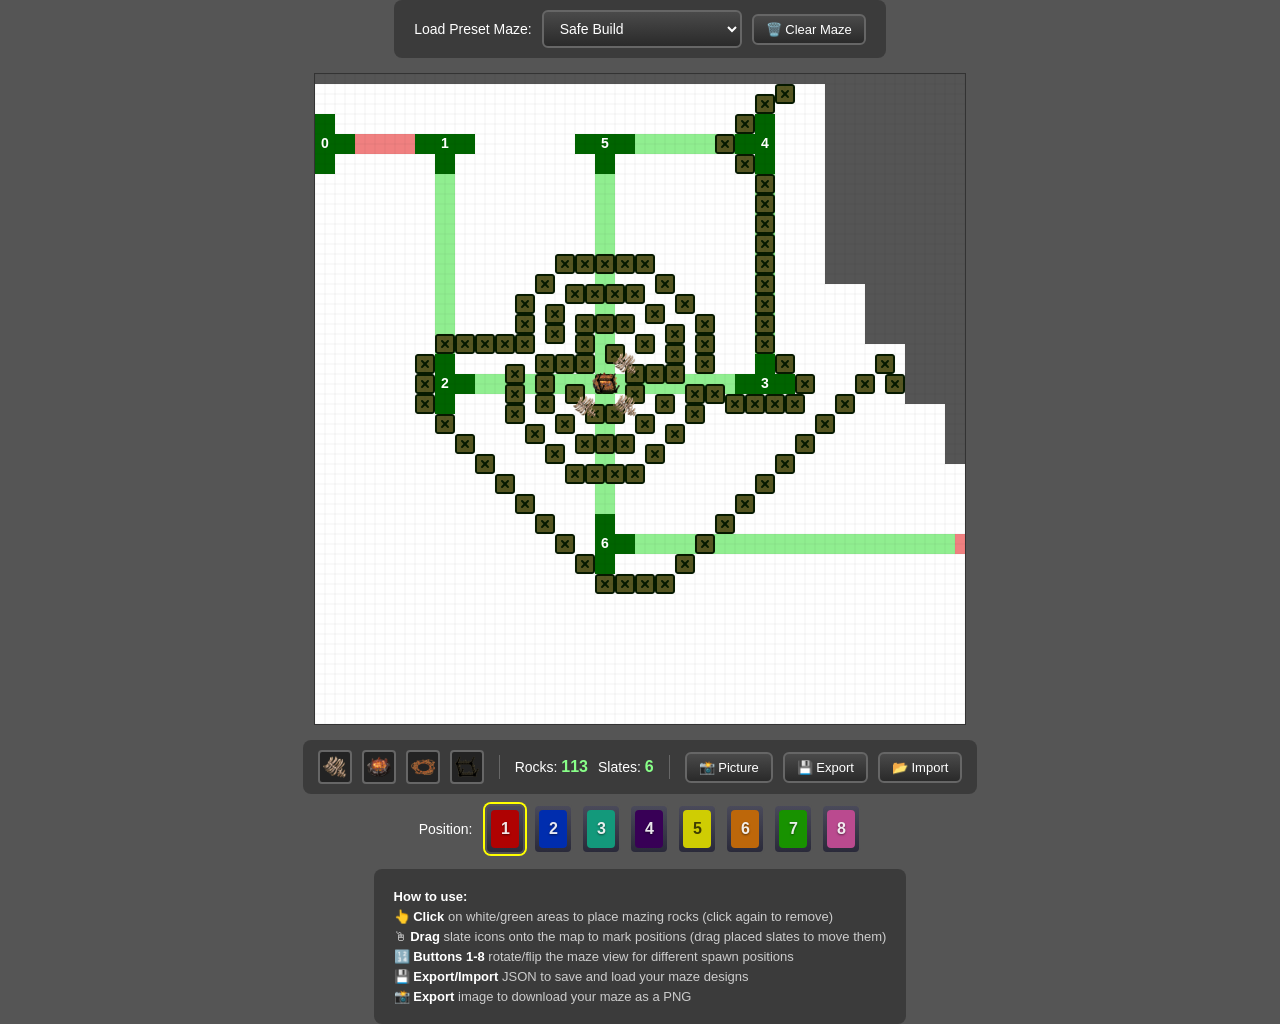
==== builder/index.html @ ad0cefe7 "Added Colors to Position, added fast map by Xistn." ====
<!DOCTYPE html>
<html lang="en">
<head>
    <meta charset="UTF-8">
    <title>Gem TD Map</title>
    <style>
        body {
            background: #555;
            display: flex;
            flex-direction: column;
            justify-content: center;
            align-items: center;
            min-height: 100vh;
            margin: 0;
            font-family: Arial, sans-serif;
        }
        canvas { border: 1px solid #333; }
        .buttons {
            display: flex;
            align-items: center;
            gap: 8px;
            margin-top: 10px;
        }
        .position-label {
            color: #fff;
            font-size: 14px;
            margin-right: 5px;
        }
        .btn {
            width: 40px;
            height: 50px;
            background: linear-gradient(180deg, #4a4a5a 0%, #2a2a3a 100%);
            border: 2px solid #555;
            border-radius: 6px;
            padding: 4px;
            cursor: pointer;
        }
        .btn-inner {
            width: 100%;
            height: 100%;
            border-radius: 4px;
            display: flex;
            align-items: center;
            justify-content: center;
            font-weight: bold;
            font-size: 16px;
            color: rgba(255,255,255,0.9);
            text-shadow: 0 1px 2px rgba(0,0,0,0.5);
        }
        .btn[data-btn="1"] .btn-inner { background: #AF0202; }
        .btn[data-btn="2"] .btn-inner { background: #002DAE; }
        .btn[data-btn="3"] .btn-inner { background: #13997B; }
        .btn[data-btn="4"] .btn-inner { background: #380056; }
        .btn[data-btn="5"] .btn-inner { background: #CFCD03; color: rgba(0,0,0,0.7); text-shadow: none; }
        .btn[data-btn="6"] .btn-inner { background: #BD670A; }
        .btn[data-btn="7"] .btn-inner { background: #189200; }
        .btn[data-btn="8"] .btn-inner { background: #BA4A8F; }
        .btn:hover {
            border-color: #888;
        }
        .btn.active {
            box-shadow: 0 0 0 2px #ffff00;
        }
        .info-bar {
            display: flex;
            align-items: center;
            gap: 10px;
            margin-top: 15px;
            padding: 10px 15px;
            background: rgba(0,0,0,0.3);
            border-radius: 8px;
        }
        .rock-count {
            color: #fff;
            font-size: 14px;
        }
        .rock-count strong {
            color: #8f8;
            font-size: 16px;
        }
        .action-btn {
            padding: 6px 12px;
            background: linear-gradient(180deg, #4a4a4a 0%, #2a2a2a 100%);
            border: 2px solid #666;
            border-radius: 6px;
            color: #fff;
            font-size: 13px;
            cursor: pointer;
            transition: all 0.2s ease;
        }
        .action-btn:hover {
            background: linear-gradient(180deg, #5a5a5a 0%, #3a3a3a 100%);
            border-color: #888;
        }
        .preset-bar {
            display: flex;
            align-items: center;
            gap: 10px;
            margin-bottom: 15px;
            padding: 10px 20px;
            background: rgba(0,0,0,0.3);
            border-radius: 8px;
        }
        .preset-bar label {
            color: #fff;
            font-size: 14px;
        }
        .preset-bar select {
            padding: 8px 12px;
            font-size: 14px;
            border-radius: 6px;
            border: 2px solid #666;
            background: linear-gradient(180deg, #4a4a4a 0%, #2a2a2a 100%);
            color: #fff;
            cursor: pointer;
            min-width: 200px;
        }
        .preset-bar select:hover {
            border-color: #888;
        }
        .preset-bar select option {
            background: #2a2a2a;
            color: #fff;
        }
        .main-container {
            display: flex;
            align-items: center;
            gap: 10px;
        }
        .slate-box {
            width: 30px;
            height: 30px;
            background: rgba(0,0,0,0.4);
            border: 2px solid #666;
            border-radius: 4px;
            display: flex;
            align-items: center;
            justify-content: center;
            cursor: grab;
        }
        .slate-box:hover {
            border-color: #8f8;
        }
        .slate-box img {
            width: 24px;
            height: 24px;
            pointer-events: none;
        }
        .slate-box:active {
            cursor: grabbing;
        }
        .divider {
            width: 1px;
            height: 24px;
            background: #666;
            margin: 0 5px;
        }
        .instructions {
            margin-top: 15px;
            padding: 15px 20px;
            background: rgba(0,0,0,0.3);
            border-radius: 8px;
            max-width: 650px;
            text-align: left;
        }
        .instructions p {
            color: #ccc;
            font-size: 13px;
            margin: 5px 0;
        }
        .instructions strong {
            color: #fff;
        }
    </style>
</head>
<body>
    <div class="preset-bar">
        <label for="presetSelect">Load Preset Maze:</label>
        <select id="presetSelect">
            <option value="">-- Select a maze --</option>
            <option value="/json/gemtd.top-safe-build.json" selected>Safe Build</option>
            <option value="/json/gemtd.top-xistn.json">Fast by Xistn</option>
            <option value="/json/gemtd.top-fast-and-risky.json">Fast and Risky</option>
            <option value="/json/gemtd.top-clear.json">None (Clear Maze)</option>
        </select>
        <button class="action-btn" id="clearMaze">🗑️ Clear Maze</button>
    </div>
    <div class="main-container">
        <canvas id="map" width="650" height="650"></canvas>
    </div>
    <div class="info-bar">
        <div class="slate-box" data-slate="ancient">
            <img src="/img/ancient-slate-alt.png" draggable="true">
        </div>
        <div class="slate-box" data-slate="wraith">
            <img src="/img/wraith-slate-alt.png" draggable="true">
        </div>
        <div class="slate-box" data-slate="elder">
            <img src="/img/elder-slate-alt.png" draggable="true">
        </div>
        <div class="slate-box" data-slate="viper">
            <img src="/img/viper-slate-alt.png" draggable="true">
        </div>
        <span class="divider"></span>
        <span class="rock-count">Rocks: <strong id="rockCount">0</strong></span>
        <span class="rock-count">Slates: <strong id="slateCount">0</strong></span>
        <span class="divider"></span>
        <button class="action-btn" id="exportPic">📸 Picture</button>
        <button class="action-btn" id="exportJson">💾 Export</button>
        <button class="action-btn" id="importJson">📂 Import</button>
        <input type="file" id="fileInput" accept=".json" style="display: none;">
    </div>
    <div class="buttons">
        <span class="position-label">Position:</span>
        <button class="btn" data-btn="1"><span class="btn-inner">1</span></button>
        <button class="btn" data-btn="2"><span class="btn-inner">2</span></button>
        <button class="btn" data-btn="3"><span class="btn-inner">3</span></button>
        <button class="btn" data-btn="4"><span class="btn-inner">4</span></button>
        <button class="btn" data-btn="5"><span class="btn-inner">5</span></button>
        <button class="btn" data-btn="6"><span class="btn-inner">6</span></button>
        <button class="btn" data-btn="7"><span class="btn-inner">7</span></button>
        <button class="btn" data-btn="8"><span class="btn-inner">8</span></button>
    </div>
    <div class="instructions">
        <p><strong>How to use:</strong></p>
        <p>👆 <strong>Click</strong> on white/green areas to place mazing rocks (click again to remove)</p>
        <p>🖱 <strong>Drag</strong> slate icons onto the map to mark positions (drag placed slates to move them)</p>
        <p>🔢 <strong>Buttons 1-8</strong> rotate/flip the maze view for different spawn positions</p>
        <p>💾 <strong>Export/Import</strong> JSON to save and load your maze designs</p>
        <p>📸 <strong>Export</strong> image to download your maze as a PNG</p>
    </div>
    
    <script>
        const canvas = document.getElementById('map');
        const ctx = canvas.getContext('2d');
        const CELL = 10;
        const SIZE = 65;
        
        const COLORS = {
            buildable: '#FFFFFF',
            path: '#90EE90',
            checkpoint: '#006400',
            entry: '#F08080',
            exit: '#F08080',
            border: '#555555'
        };
        
        let originalGrid = Array(SIZE).fill(null).map(() => Array(SIZE).fill('buildable'));
        let grid = [];
        
        // Rock positions (stored as top-left corner of 2x2 rock in original orientation)
        let originalRocks = [];
        let rocks = [];
        
        // Slate positions (stored as pixel coordinates, unconstrained)
        let originalSlates = [];
        let slates = [];
        
        // Slate images
        const slateImages = {
            ancient: new Image(),
            wraith: new Image(),
            elder: new Image(),
            viper: new Image()
        };
        slateImages.ancient.src = '/img/ancient-slate-alt.png';
        slateImages.wraith.src = '/img/wraith-slate-alt.png';
        slateImages.elder.src = '/img/elder-slate-alt.png';
        slateImages.viper.src = '/img/viper-slate-alt.png';
        
        const SLATE_SIZE = 24; // 2.4 cells = 24 pixels
        
        // Load rock SVG as image
        const rockSvg = `<svg xmlns="http://www.w3.org/2000/svg" viewBox="0 0 666.67 666.67"><path d="M51.33 51.22h566v566h-566z" fill="#565622"/><g fill="#061a00"><path d="M566.67 666.67H100c-55.14 0-100-44.86-100-100V100C0 44.86 44.86 0 100 0h466.67c55.14 0 100 44.86 100 100v466.67c0 55.14-44.86 100-100 100zM100 66.67c-18.38 0-33.33 14.95-33.33 33.33v466.67C66.67 585.05 81.62 600 100 600h466.67c18.38 0 33.33-14.95 33.33-33.33V100c0-18.38-14.95-33.33-33.33-33.33H100zm133.33 400c-8.53 0-17.06-3.25-23.57-9.76-13.02-13.02-13.02-34.12 0-47.14l200-200c13.02-13.02 34.12-13.02 47.14 0s13.02 34.12 0 47.14l-200 200c-6.51 6.51-15.04 9.76-23.57 9.76z"/><path d="M433.33 466.67c-8.53 0-17.06-3.25-23.57-9.76l-200-200c-13.02-13.02-13.02-34.12 0-47.14s34.12-13.02 47.14 0l200 200c13.02 13.02 13.02 34.12 0 47.14-6.51 6.51-15.04 9.76-23.57 9.76z"/></g></svg>`;
        const rockImg = new Image();
        rockImg.src = 'data:image/svg+xml;base64,' + btoa(rockSvg);
        
        // Current transformation
        let currentTransform = 1;
        
        // Checkpoint center positions (where numbers are drawn)
        const originalCheckpoints = [
            { x: 1, y: 7 },   // 0
            { x: 13, y: 7 },  // 1
            { x: 13, y: 31 }, // 2
            { x: 45, y: 31 }, // 3
            { x: 45, y: 7 },  // 4
            { x: 29, y: 7 },  // 5
            { x: 29, y: 47 }  // 6
        ];
        let checkpoints = [];
        
        // Fill a rectangle with a type
        function fill(x, y, w, h, type) {
            for (let dy = 0; dy < h; dy++) {
                for (let dx = 0; dx < w; dx++) {
                    if (y + dy < SIZE && x + dx < SIZE) {
                        originalGrid[y + dy][x + dx] = type;
                    }
                }
            }
        }
        
        // T checkpoint pointing in a direction
        function tCheckpoint(x, y, direction) {
            if (direction === 'right') {
                fill(x, y, 2, 6, 'checkpoint');
                fill(x + 2, y + 2, 2, 2, 'checkpoint');
            } else if (direction === 'left') {
                fill(x + 2, y, 2, 6, 'checkpoint');
                fill(x, y + 2, 2, 2, 'checkpoint');
            } else if (direction === 'down') {
                fill(x, y, 6, 2, 'checkpoint');
                fill(x + 2, y + 2, 2, 2, 'checkpoint');
            } else if (direction === 'up') {
                fill(x, y + 2, 6, 2, 'checkpoint');
                fill(x + 2, y, 2, 2, 'checkpoint');
            }
        }
        
        // === TRANSFORMATION FUNCTIONS ===
        function flipHorizontal(g) {
            const newGrid = Array(SIZE).fill(null).map(() => Array(SIZE).fill('buildable'));
            for (let y = 0; y < SIZE; y++) {
                for (let x = 0; x < SIZE; x++) {
                    newGrid[y][SIZE - 1 - x] = g[y][x];
                }
            }
            return newGrid;
        }
        
        function flipVertical(g) {
            const newGrid = Array(SIZE).fill(null).map(() => Array(SIZE).fill('buildable'));
            for (let y = 0; y < SIZE; y++) {
                for (let x = 0; x < SIZE; x++) {
                    newGrid[SIZE - 1 - y][x] = g[y][x];
                }
            }
            return newGrid;
        }
        
        function rotate90CW(g) {
            const newGrid = Array(SIZE).fill(null).map(() => Array(SIZE).fill('buildable'));
            for (let y = 0; y < SIZE; y++) {
                for (let x = 0; x < SIZE; x++) {
                    newGrid[x][SIZE - 1 - y] = g[y][x];
                }
            }
            return newGrid;
        }
        
        function rotate180(g) {
            const newGrid = Array(SIZE).fill(null).map(() => Array(SIZE).fill('buildable'));
            for (let y = 0; y < SIZE; y++) {
                for (let x = 0; x < SIZE; x++) {
                    newGrid[SIZE - 1 - y][SIZE - 1 - x] = g[y][x];
                }
            }
            return newGrid;
        }
        
        function rotate270CW(g) {
            const newGrid = Array(SIZE).fill(null).map(() => Array(SIZE).fill('buildable'));
            for (let y = 0; y < SIZE; y++) {
                for (let x = 0; x < SIZE; x++) {
                    newGrid[SIZE - 1 - x][y] = g[y][x];
                }
            }
            return newGrid;
        }
        
        // Transform checkpoint positions (these are center points, not cell indices)
        function transformCheckpoint(cp, transform) {
            let x = cp.x, y = cp.y;
            switch (transform) {
                case 1: // Original
                    return { x, y };
                case 2: // Flip horizontal
                    return { x: SIZE - x, y };
                case 3: // Rotate 90 CW
                    return { x: SIZE - y, y: x };
                case 4: // Rotate 90 CW + flip vertical
                    return { x: SIZE - y, y: SIZE - x };
                case 5: // Rotate 180
                    return { x: SIZE - x, y: SIZE - y };
                case 6: // Rotate 180 + flip horizontal
                    return { x, y: SIZE - y };
                case 7: // Rotate 270 CW
                    return { x: y, y: SIZE - x };
                case 8: // Rotate 270 CW + flip vertical
                    return { x: y, y: x };
            }
        }
        
        // Transform rock position (top-left corner of 2x2)
        function transformRock(rock, transform) {
            let x = rock.x, y = rock.y;
            // For rocks, we need to transform and then adjust for the 2x2 size
            switch (transform) {
                case 1: // Original
                    return { x, y };
                case 2: // Flip horizontal
                    return { x: SIZE - 2 - x, y };
                case 3: // Rotate 90 CW
                    return { x: SIZE - 2 - y, y: x };
                case 4: // Rotate 90 CW + flip vertical
                    return { x: SIZE - 2 - y, y: SIZE - 2 - x };
                case 5: // Rotate 180
                    return { x: SIZE - 2 - x, y: SIZE - 2 - y };
                case 6: // Rotate 180 + flip horizontal
                    return { x, y: SIZE - 2 - y };
                case 7: // Rotate 270 CW
                    return { x: y, y: SIZE - 2 - x };
                case 8: // Rotate 270 CW + flip vertical
                    return { x: y, y: x };
            }
        }
        
        // Transform slate position (pixel coordinates)
        function transformSlate(slate, transform) {
            let x = slate.x, y = slate.y;
            const canvasSize = SIZE * CELL;
            const offset = SLATE_SIZE; // Account for slate size in transforms
            switch (transform) {
                case 1: // Original
                    return { x, y, type: slate.type };
                case 2: // Flip horizontal
                    return { x: canvasSize - offset - x, y, type: slate.type };
                case 3: // Rotate 90 CW
                    return { x: canvasSize - offset - y, y: x, type: slate.type };
                case 4: // Rotate 90 CW + flip vertical
                    return { x: canvasSize - offset - y, y: canvasSize - offset - x, type: slate.type };
                case 5: // Rotate 180
                    return { x: canvasSize - offset - x, y: canvasSize - offset - y, type: slate.type };
                case 6: // Rotate 180 + flip horizontal
                    return { x, y: canvasSize - offset - y, type: slate.type };
                case 7: // Rotate 270 CW
                    return { x: y, y: canvasSize - offset - x, type: slate.type };
                case 8: // Rotate 270 CW + flip vertical
                    return { x: y, y: x, type: slate.type };
            }
        }
        
        // Reverse transform slate position
        function reverseTransformSlate(slate, transform) {
            let x = slate.x, y = slate.y;
            const canvasSize = SIZE * CELL;
            const offset = SLATE_SIZE;
            switch (transform) {
                case 1:
                    return { x, y, type: slate.type };
                case 2:
                    return { x: canvasSize - offset - x, y, type: slate.type };
                case 3:
                    return { x: y, y: canvasSize - offset - x, type: slate.type };
                case 4:
                    return { x: canvasSize - offset - y, y: canvasSize - offset - x, type: slate.type };
                case 5:
                    return { x: canvasSize - offset - x, y: canvasSize - offset - y, type: slate.type };
                case 6:
                    return { x, y: canvasSize - offset - y, type: slate.type };
                case 7:
                    return { x: canvasSize - offset - y, y: x, type: slate.type };
                case 8:
                    return { x: y, y: x, type: slate.type };
            }
        }
        
        function applyTransform(btnNum) {
            currentTransform = btnNum;
            let g = originalGrid.map(row => [...row]);
            
            switch (btnNum) {
                case 1: // Original
                    grid = g;
                    break;
                case 2: // Flip horizontal
                    grid = flipHorizontal(g);
                    break;
                case 3: // Rotate 90 CW
                    grid = rotate90CW(g);
                    break;
                case 4: // Rotate 90 CW + flip vertical
                    grid = flipVertical(rotate90CW(g));
                    break;
                case 5: // Rotate 180
                    grid = rotate180(g);
                    break;
                case 6: // Rotate 180 + flip horizontal
                    grid = flipHorizontal(rotate180(g));
                    break;
                case 7: // Rotate 270 CW
                    grid = rotate270CW(g);
                    break;
                case 8: // Rotate 270 CW + flip vertical
                    grid = flipVertical(rotate270CW(g));
                    break;
            }
            
            // Transform checkpoint positions
            checkpoints = originalCheckpoints.map(cp => transformCheckpoint(cp, btnNum));
            
            // Transform rock positions
            rocks = originalRocks.map(rock => transformRock(rock, btnNum));
            
            // Transform slate positions
            slates = originalSlates.map(slate => transformSlate(slate, btnNum));
            
            render();
        }
        
        // Check if a 2x2 rock can be placed at position (in current transformed view)
        function canPlaceRock(x, y) {
            // Check all 4 cells of the 2x2 rock
            for (let dy = 0; dy < 2; dy++) {
                for (let dx = 0; dx < 2; dx++) {
                    const cx = x + dx;
                    const cy = y + dy;
                    
                    // Out of bounds
                    if (cx < 0 || cx >= SIZE || cy < 0 || cy >= SIZE) return false;
                    
                    const cellType = grid[cy][cx];
                    
                    // Can only place on buildable (white) or path (light green)
                    if (cellType !== 'buildable' && cellType !== 'path') return false;
                    
                    // Check if overlapping with existing rock
                    if (getRockAtPosition(cx, cy) >= 0) return false;
                }
            }
            return true;
        }
        
        // Convert transformed rock position back to original
        function reverseTransformRock(rock, transform) {
            let x = rock.x, y = rock.y;
            switch (transform) {
                case 1: // Original
                    return { x, y };
                case 2: // Flip horizontal -> flip horizontal to reverse
                    return { x: SIZE - 2 - x, y };
                case 3: // Rotate 90 CW -> Rotate 270 CW to reverse
                    return { x: y, y: SIZE - 2 - x };
                case 4: // Rotate 90 CW + flip vertical -> flip vertical + rotate 270 CW
                    return { x: SIZE - 2 - y, y: SIZE - 2 - x };
                case 5: // Rotate 180 -> Rotate 180 to reverse
                    return { x: SIZE - 2 - x, y: SIZE - 2 - y };
                case 6: // Rotate 180 + flip horizontal -> flip horizontal + rotate 180
                    return { x, y: SIZE - 2 - y };
                case 7: // Rotate 270 CW -> Rotate 90 CW to reverse
                    return { x: SIZE - 2 - y, y: x };
                case 8: // Rotate 270 CW + flip vertical -> flip vertical + rotate 90 CW
                    return { x: y, y: x };
            }
        }
        
        // Check if rock exists at position (in transformed coordinates)
        function getRockAtPosition(x, y) {
            return rocks.findIndex(rock => 
                x >= rock.x && x < rock.x + 2 && 
                y >= rock.y && y < rock.y + 2
            );
        }
        
        // Hover position for rock preview
        let hoverX = -1;
        let hoverY = -1;
        
        // Slate drag state
        let draggingSlate = null;
        let dragOffsetX = 0;
        let dragOffsetY = 0;
        
        // === BUILD MAP ===
        
        // Top border: dark gray, 1 high, full width at y=0
        fill(0, 0, 65, 1, 'border');
        
        // Right border: dark gray, 2 wide, 39 high from top right corner
        fill(63, 0, 2, 39, 'border');
        
        // Second right border section: 6 wide, 33 high from top right
        fill(59, 0, 6, 33, 'border');
        
        // Third right border section: 10 wide, 27 high from top right
        fill(55, 0, 10, 27, 'border');
        
        // Fourth right border section: 14 wide, 21 high from top right
        fill(51, 0, 14, 21, 'border');
        
        // First T checkpoint: 3 from border, 0 from left, pointing right
        tCheckpoint(0, 4, 'right');
        
        // Entry: 2 high, 6 wide, right after the T stem
        fill(4, 6, 6, 2, 'entry');
        
        // Second T checkpoint (1): at end of entry, pointing down
        tCheckpoint(10, 6, 'down');
        
        // Path going down 18 from the stem
        fill(12, 10, 2, 18, 'path');
        
        // Checkpoint 2: at bottom of path, pointing right
        tCheckpoint(12, 28, 'right');
        
        // Path going right 26 from the stem
        fill(16, 30, 26, 2, 'path');
        
        // Checkpoint 3: at end of horizontal path, pointing up
        tCheckpoint(42, 28, 'up');
        
        // Path going up 18 from the stem
        fill(44, 10, 2, 18, 'path');
        
        // Checkpoint 4: at top of vertical path, pointing left
        tCheckpoint(42, 4, 'left');
        
        // Path going left 10 from the stem
        fill(32, 6, 10, 2, 'path');
        
        // Checkpoint 5: at end of horizontal path, pointing down
        tCheckpoint(26, 6, 'down');
        
        // Path going down 34 from the stem
        fill(28, 10, 2, 34, 'path');
        
        // Checkpoint 6: at end of vertical path, pointing right
        tCheckpoint(28, 44, 'right');
        
        // Path going right 32 from the stem
        fill(32, 46, 32, 2, 'path');
        
        // Exit: red path 1 wide at end of horizontal path
        fill(64, 46, 1, 2, 'exit');
        
        // === RENDER ===
        function render() {
            ctx.fillStyle = '#555';
            ctx.fillRect(0, 0, canvas.width, canvas.height);
            
            for (let y = 0; y < SIZE; y++) {
                for (let x = 0; x < SIZE; x++) {
                    ctx.fillStyle = COLORS[grid[y][x]];
                    ctx.fillRect(x * CELL, y * CELL, CELL, CELL);
                }
            }
            
            // Draw rocks
            rocks.forEach(rock => {
                ctx.drawImage(rockImg, rock.x * CELL, rock.y * CELL, 2 * CELL, 2 * CELL);
            });
            
            // Draw hover preview if valid position
            if (hoverX >= 0 && hoverY >= 0 && canPlaceRock(hoverX, hoverY)) {
                ctx.fillStyle = 'rgba(150, 150, 150, 0.5)';
                ctx.fillRect(hoverX * CELL, hoverY * CELL, 2 * CELL, 2 * CELL);
            }
            
            // Draw slates
            slates.forEach(slate => {
                const img = slateImages[slate.type];
                if (img.complete) {
                    ctx.drawImage(img, slate.x, slate.y, SLATE_SIZE, SLATE_SIZE);
                }
            });
            
            // Grid lines
            ctx.strokeStyle = 'rgba(0,0,0,0.1)';
            ctx.lineWidth = 0.5;
            for (let i = 0; i <= SIZE; i++) {
                ctx.beginPath();
                ctx.moveTo(i * CELL, 0);
                ctx.lineTo(i * CELL, SIZE * CELL);
                ctx.stroke();
                ctx.beginPath();
                ctx.moveTo(0, i * CELL);
                ctx.lineTo(SIZE * CELL, i * CELL);
                ctx.stroke();
            }
            
            // Draw checkpoint numbers (always upright)
            ctx.fillStyle = '#FFFFFF';
            ctx.font = 'bold 14px Arial';
            ctx.textAlign = 'center';
            ctx.textBaseline = 'middle';
            
            checkpoints.forEach((cp, i) => {
                ctx.fillText(i.toString(), cp.x * CELL, cp.y * CELL);
            });
            
            // Update rock count
            document.getElementById('rockCount').textContent = originalRocks.length;
            document.getElementById('slateCount').textContent = originalSlates.length;
        }
        
        // Canvas click handler for rock placement
        canvas.addEventListener('click', (e) => {
            // Don't place rocks if we were dragging a slate
            if (draggingSlate) return;
            
            const rect = canvas.getBoundingClientRect();
            const clickX = Math.floor((e.clientX - rect.left) / CELL);
            const clickY = Math.floor((e.clientY - rect.top) / CELL);
            
            // Check if clicking on an existing slate first
            const mouseX = e.clientX - rect.left;
            const mouseY = e.clientY - rect.top;
            for (let i = slates.length - 1; i >= 0; i--) {
                const slate = slates[i];
                if (mouseX >= slate.x && mouseX < slate.x + SLATE_SIZE &&
                    mouseY >= slate.y && mouseY < slate.y + SLATE_SIZE) {
                    return; // Don't place rock if clicking on slate
                }
            }
            
            // Rock position is where you click (top-left of 2x2 rock)
            const rockX = clickX;
            const rockY = clickY;
            
            // Check if there's already a rock here
            const existingRockIndex = getRockAtPosition(clickX, clickY);
            
            if (existingRockIndex >= 0) {
                // Remove the rock (from original rocks array)
                const originalRockIndex = originalRocks.findIndex(or => {
                    const transformed = transformRock(or, currentTransform);
                    return transformed.x === rocks[existingRockIndex].x && 
                           transformed.y === rocks[existingRockIndex].y;
                });
                if (originalRockIndex >= 0) {
                    originalRocks.splice(originalRockIndex, 1);
                }
                rocks.splice(existingRockIndex, 1);
                render();
            } else if (canPlaceRock(rockX, rockY)) {
                // Place new rock - store in original coordinates
                const originalPos = reverseTransformRock({ x: rockX, y: rockY }, currentTransform);
                originalRocks.push(originalPos);
                rocks.push({ x: rockX, y: rockY });
                render();
            }
        });
        
        // Mouse move handler for hover preview
        canvas.addEventListener('mousemove', (e) => {
            const rect = canvas.getBoundingClientRect();
            hoverX = Math.floor((e.clientX - rect.left) / CELL);
            hoverY = Math.floor((e.clientY - rect.top) / CELL);
            render();
        });
        
        // Mouse leave handler to clear hover
        canvas.addEventListener('mouseleave', () => {
            hoverX = -1;
            hoverY = -1;
            render();
        });
        
        // Slate drag and drop
        document.querySelectorAll('.slate-box').forEach(box => {
            box.addEventListener('mousedown', (e) => {
                e.preventDefault();
                draggingSlate = {
                    type: box.dataset.slate,
                    isNew: true
                };
                
                // Create a floating drag image
                const dragImg = document.createElement('img');
                dragImg.src = box.querySelector('img').src;
                dragImg.id = 'drag-slate';
                dragImg.style.cssText = `
                    position: fixed;
                    width: ${SLATE_SIZE}px;
                    height: ${SLATE_SIZE}px;
                    pointer-events: none;
                    z-index: 1000;
                    opacity: 0.8;
                `;
                document.body.appendChild(dragImg);
                
                moveSlateImg(e);
            });
        });
        
        // Handle clicking on existing slates to drag them
        canvas.addEventListener('mousedown', (e) => {
            const rect = canvas.getBoundingClientRect();
            const mouseX = e.clientX - rect.left;
            const mouseY = e.clientY - rect.top;
            
            // Check if clicking on an existing slate
            for (let i = slates.length - 1; i >= 0; i--) {
                const slate = slates[i];
                if (mouseX >= slate.x && mouseX < slate.x + SLATE_SIZE &&
                    mouseY >= slate.y && mouseY < slate.y + SLATE_SIZE) {
                    e.preventDefault();
                    e.stopPropagation();
                    
                    draggingSlate = {
                        type: slate.type,
                        isNew: false,
                        originalIndex: i
                    };
                    dragOffsetX = mouseX - slate.x;
                    dragOffsetY = mouseY - slate.y;
                    
                    // Remove from arrays temporarily
                    const origIdx = originalSlates.findIndex(os => {
                        const transformed = transformSlate(os, currentTransform);
                        return Math.abs(transformed.x - slate.x) < 1 && Math.abs(transformed.y - slate.y) < 1;
                    });
                    if (origIdx >= 0) {
                        originalSlates.splice(origIdx, 1);
                    }
                    slates.splice(i, 1);
                    
                    // Create drag image
                    const dragImg = document.createElement('img');
                    dragImg.src = slateImages[slate.type].src;
                    dragImg.id = 'drag-slate';
                    dragImg.style.cssText = `
                        position: fixed;
                        width: ${SLATE_SIZE}px;
                        height: ${SLATE_SIZE}px;
                        pointer-events: none;
                        z-index: 1000;
                        opacity: 0.8;
                    `;
                    document.body.appendChild(dragImg);
                    
                    moveSlateImg(e);
                    render();
                    return;
                }
            }
        });
        
        function moveSlateImg(e) {
            const dragImg = document.getElementById('drag-slate');
            if (dragImg) {
                dragImg.style.left = (e.clientX - SLATE_SIZE/2) + 'px';
                dragImg.style.top = (e.clientY - SLATE_SIZE/2) + 'px';
            }
        }
        
        document.addEventListener('mousemove', (e) => {
            if (draggingSlate) {
                moveSlateImg(e);
            }
        });
        
        document.addEventListener('mouseup', (e) => {
            if (!draggingSlate) return;
            
            const dragImg = document.getElementById('drag-slate');
            if (dragImg) {
                dragImg.remove();
            }
            
            const rect = canvas.getBoundingClientRect();
            const dropX = e.clientX - rect.left - SLATE_SIZE/2;
            const dropY = e.clientY - rect.top - SLATE_SIZE/2;
            
            // Check if dropped on canvas
            if (dropX >= 0 && dropX <= SIZE * CELL - SLATE_SIZE &&
                dropY >= 0 && dropY <= SIZE * CELL - SLATE_SIZE) {
                
                const newSlate = { x: dropX, y: dropY, type: draggingSlate.type };
                slates.push(newSlate);
                
                // Store in original coordinates
                const originalPos = reverseTransformSlate(newSlate, currentTransform);
                originalSlates.push(originalPos);
                
                render();
            }
            
            draggingSlate = null;
        });
        
        // Initialize with transform 1 (original)
        rockImg.onload = () => {
            applyTransform(1);
        };
        applyTransform(1);
        
        // Button click handlers
        document.querySelectorAll('.btn').forEach(btn => {
            btn.addEventListener('click', () => {
                const btnNum = parseInt(btn.dataset.btn);
                applyTransform(btnNum);
                
                // Update active button style
                document.querySelectorAll('.btn').forEach(b => b.classList.remove('active'));
                btn.classList.add('active');
            });
        });
        
        // Set button 1 as active initially
        document.querySelector('[data-btn="1"]').classList.add('active');
        
        // Load Safe Build preset on page load
        window.addEventListener('load', () => {
            const presetSelect = document.getElementById('presetSelect');
            if (presetSelect.value) {
                fetch(presetSelect.value)
                    .then(response => {
                        if (!response.ok) throw new Error('File not found');
                        return response.json();
                    })
                    .then(data => {
                        if (data.rocks && Array.isArray(data.rocks)) {
                            originalRocks = data.rocks;
                            originalSlates = data.slates || [];
                            if (data.transform) {
                                currentTransform = data.transform;
                                document.querySelectorAll('.btn').forEach(b => b.classList.remove('active'));
                                document.querySelector(`[data-btn="${currentTransform}"]`).classList.add('active');
                            }
                            applyTransform(currentTransform);
                        }
                    })
                    .catch(err => {
                        console.log('Could not load preset:', err.message);
                    });
            }
        });
        
        // Export image functionality
        document.getElementById('exportPic').addEventListener('click', () => {
            // Temporarily hide hover preview
            const tempHoverX = hoverX;
            const tempHoverY = hoverY;
            hoverX = -1;
            hoverY = -1;
            render();
            
            // Create a new canvas for export with watermarks
            const exportCanvas = document.createElement('canvas');
            exportCanvas.width = canvas.width;
            exportCanvas.height = canvas.height;
            const expCtx = exportCanvas.getContext('2d');
            
            // Copy original canvas
            expCtx.drawImage(canvas, 0, 0);
            
            // Watermark text setup
            const fontSize = 15;
            expCtx.font = `bold ${fontSize}px Arial`;
            
            // Helper to check if a rectangle overlaps any rock or slate
            function overlapsContent(x, y, w, h) {
                // Check rocks (in grid coordinates)
                for (const rock of rocks) {
                    const rx = rock.x * CELL;
                    const ry = rock.y * CELL;
                    const rw = 2 * CELL;
                    const rh = 2 * CELL;
                    if (x < rx + rw && x + w > rx && y < ry + rh && y + h > ry) {
                        return true;
                    }
                }
                // Check slates (in pixel coordinates)
                for (const slate of slates) {
                    if (x < slate.x + SLATE_SIZE && x + w > slate.x && 
                        y < slate.y + SLATE_SIZE && y + h > slate.y) {
                        return true;
                    }
                }
                return false;
            }
            
            // Helper to check if position is in buildable (white) or checkpoint area
            function isValidForWatermark(x, y) {
                const gx = Math.floor(x / CELL);
                const gy = Math.floor(y / CELL);
                if (gx < 0 || gx >= SIZE || gy < 0 || gy >= SIZE) return false;
                const cellType = grid[gy][gx];
                return cellType === 'buildable' || cellType === 'checkpoint' || cellType === 'path';
            }
            
            // Helper to check if entire text area is in valid space
            function textAreaInBuildable(x, y, w, h) {
                // Check all corners and some edge points
                for (let px = x; px <= x + w; px += w/4) {
                    for (let py = y; py <= y + h; py += h/2) {
                        if (!isValidForWatermark(px, py)) return false;
                    }
                }
                return true;
            }
            
            function drawWatermarkText(x, y, rotation) {
                expCtx.save();
                expCtx.translate(x, y);
                if (rotation) expCtx.rotate(rotation);
                
                const text1 = 'Built with ';
                const text2 = 'GemTD.top';
                const width1 = expCtx.measureText(text1).width;
                const width2 = expCtx.measureText(text2).width;
                
                expCtx.textAlign = 'left';
                expCtx.textBaseline = 'middle';
                
                // Draw "Built with " in gray
                expCtx.fillStyle = '#888';
                expCtx.fillText(text1, 0, 0);
                
                // Draw "GemTD.top" in red
                expCtx.fillStyle = '#ff4444';
                expCtx.fillText(text2, width1, 0);
                
                expCtx.restore();
            }
            
            const textWidth = expCtx.measureText('Built with GemTD.top').width;
            const textHeight = fontSize;
            const margin = 2;
            
            // Find rock/slate bounds
            let minRockY = canvas.height, maxRockY = 0;
            let minRockX = canvas.width, maxRockX = 0;
            
            for (const rock of rocks) {
                minRockY = Math.min(minRockY, rock.y * CELL);
                maxRockY = Math.max(maxRockY, (rock.y + 2) * CELL);
                minRockX = Math.min(minRockX, rock.x * CELL);
                maxRockX = Math.max(maxRockX, (rock.x + 2) * CELL);
            }
            for (const slate of slates) {
                minRockY = Math.min(minRockY, slate.y);
                maxRockY = Math.max(maxRockY, slate.y + SLATE_SIZE);
                minRockX = Math.min(minRockX, slate.x);
                maxRockX = Math.max(maxRockX, slate.x + SLATE_SIZE);
            }
            
            // TOP - scan from rocks upward to find safe position
            let placed = false;
            for (let y = minRockY - textHeight - margin; y >= margin; y--) {
                const x = (canvas.width - textWidth) / 2;
                if (textAreaInBuildable(x, y, textWidth, textHeight) &&
                    !overlapsContent(x, y, textWidth, textHeight)) {
                    drawWatermarkText(x, y + textHeight/2, 0);
                    placed = true;
                    break;
                }
            }
            if (!placed) {
                // Fallback: place at top edge of buildable area
                for (let y = margin; y < canvas.height / 3; y++) {
                    const x = (canvas.width - textWidth) / 2;
                    if (textAreaInBuildable(x, y, textWidth, textHeight) &&
                        !overlapsContent(x, y, textWidth, textHeight)) {
                        drawWatermarkText(x, y + textHeight/2, 0);
                        break;
                    }
                }
            }
            
            // BOTTOM - scan from rocks downward
            placed = false;
            for (let y = maxRockY + margin; y < canvas.height - textHeight - margin; y++) {
                const x = (canvas.width - textWidth) / 2;
                if (textAreaInBuildable(x, y, textWidth, textHeight) &&
                    !overlapsContent(x, y, textWidth, textHeight)) {
                    drawWatermarkText(x, y + textHeight/2, 0);
                    placed = true;
                    break;
                }
            }
            if (!placed) {
                // Fallback
                for (let y = canvas.height - textHeight - margin; y > canvas.height * 2/3; y--) {
                    const x = (canvas.width - textWidth) / 2;
                    if (textAreaInBuildable(x, y, textWidth, textHeight) &&
                        !overlapsContent(x, y, textWidth, textHeight)) {
                        drawWatermarkText(x, y + textHeight/2, 0);
                        break;
                    }
                }
            }
            
            // LEFT - scan from rocks leftward (rotated text)
            placed = false;
            for (let x = minRockX - textHeight - margin; x >= margin; x--) {
                const y = canvas.height / 2 - textWidth / 2;
                if (textAreaInBuildable(x, y, textHeight, textWidth) &&
                    !overlapsContent(x, y, textHeight, textWidth)) {
                    drawWatermarkText(x + textHeight/2, y + textWidth, -Math.PI / 2);
                    placed = true;
                    break;
                }
            }
            if (!placed) {
                for (let x = margin; x < canvas.width / 3; x++) {
                    const y = canvas.height / 2 - textWidth / 2;
                    if (textAreaInBuildable(x, y, textHeight, textWidth) &&
                        !overlapsContent(x, y, textHeight, textWidth)) {
                        drawWatermarkText(x + textHeight/2, y + textWidth, -Math.PI / 2);
                        break;
                    }
                }
            }
            
            // RIGHT - scan from rocks rightward (rotated text)
            placed = false;
            for (let x = maxRockX + margin; x < canvas.width - textHeight - margin; x++) {
                const y = canvas.height / 2 - textWidth / 2;
                if (textAreaInBuildable(x, y, textHeight, textWidth) &&
                    !overlapsContent(x, y, textHeight, textWidth)) {
                    drawWatermarkText(x + textHeight/2, y + textWidth, -Math.PI / 2);
                    placed = true;
                    break;
                }
            }
            if (!placed) {
                for (let x = canvas.width - textHeight - margin; x > canvas.width * 2/3; x--) {
                    const y = canvas.height / 2 - textWidth / 2;
                    if (textAreaInBuildable(x, y, textHeight, textWidth) &&
                        !overlapsContent(x, y, textHeight, textWidth)) {
                        drawWatermarkText(x + textHeight/2, y + textWidth, -Math.PI / 2);
                        break;
                    }
                }
            }
            
            // Download
            const link = document.createElement('a');
            link.download = 'gemtd.top-maze.png';
            link.href = exportCanvas.toDataURL('image/png');
            link.click();
            
            // Restore hover
            hoverX = tempHoverX;
            hoverY = tempHoverY;
            render();
        });
        
        // Export JSON functionality
        document.getElementById('exportJson').addEventListener('click', () => {
            const data = {
                version: 1,
                transform: currentTransform,
                rocks: originalRocks,
                slates: originalSlates
            };
            const blob = new Blob([JSON.stringify(data, null, 2)], { type: 'application/json' });
            const link = document.createElement('a');
            link.download = 'gemtd.top-maze.json';
            link.href = URL.createObjectURL(blob);
            link.click();
            URL.revokeObjectURL(link.href);
        });
        
        // Import JSON functionality
        document.getElementById('importJson').addEventListener('click', () => {
            document.getElementById('fileInput').click();
        });
        
        document.getElementById('fileInput').addEventListener('change', (e) => {
            const file = e.target.files[0];
            if (!file) return;
            
            const reader = new FileReader();
            reader.onload = (event) => {
                try {
                    const data = JSON.parse(event.target.result);
                    if (data.rocks && Array.isArray(data.rocks)) {
                        originalRocks = data.rocks;
                        originalSlates = data.slates || [];
                        if (data.transform) {
                            currentTransform = data.transform;
                            document.querySelectorAll('.btn').forEach(b => b.classList.remove('active'));
                            document.querySelector(`[data-btn="${currentTransform}"]`).classList.add('active');
                        }
                        applyTransform(currentTransform);
                    }
                } catch (err) {
                    alert('Invalid JSON file');
                }
            };
            reader.readAsText(file);
            e.target.value = ''; // Reset file input
        });
        
        // Preset maze dropdown handler
        document.getElementById('presetSelect').addEventListener('change', (e) => {
            const jsonPath = e.target.value;
            if (!jsonPath) return;
            
            fetch(jsonPath)
                .then(response => {
                    if (!response.ok) throw new Error('File not found');
                    return response.json();
                })
                .then(data => {
                    if (data.rocks && Array.isArray(data.rocks)) {
                        originalRocks = data.rocks;
                        originalSlates = data.slates || [];
                        if (data.transform) {
                            currentTransform = data.transform;
                            document.querySelectorAll('.btn').forEach(b => b.classList.remove('active'));
                            document.querySelector(`[data-btn="${currentTransform}"]`).classList.add('active');
                        }
                        applyTransform(currentTransform);
                    }
                })
                .catch(err => {
                    alert('Could not load maze: ' + err.message);
                });
        });
        
        // Clear Maze button handler
        document.getElementById('clearMaze').addEventListener('click', () => {
            originalRocks = [];
            originalSlates = [];
            rocks = [];
            slates = [];
            render();
            document.getElementById('presetSelect').value = '/json/gemtd.top-clear.json';
        });
    </script>
</body>
</html>
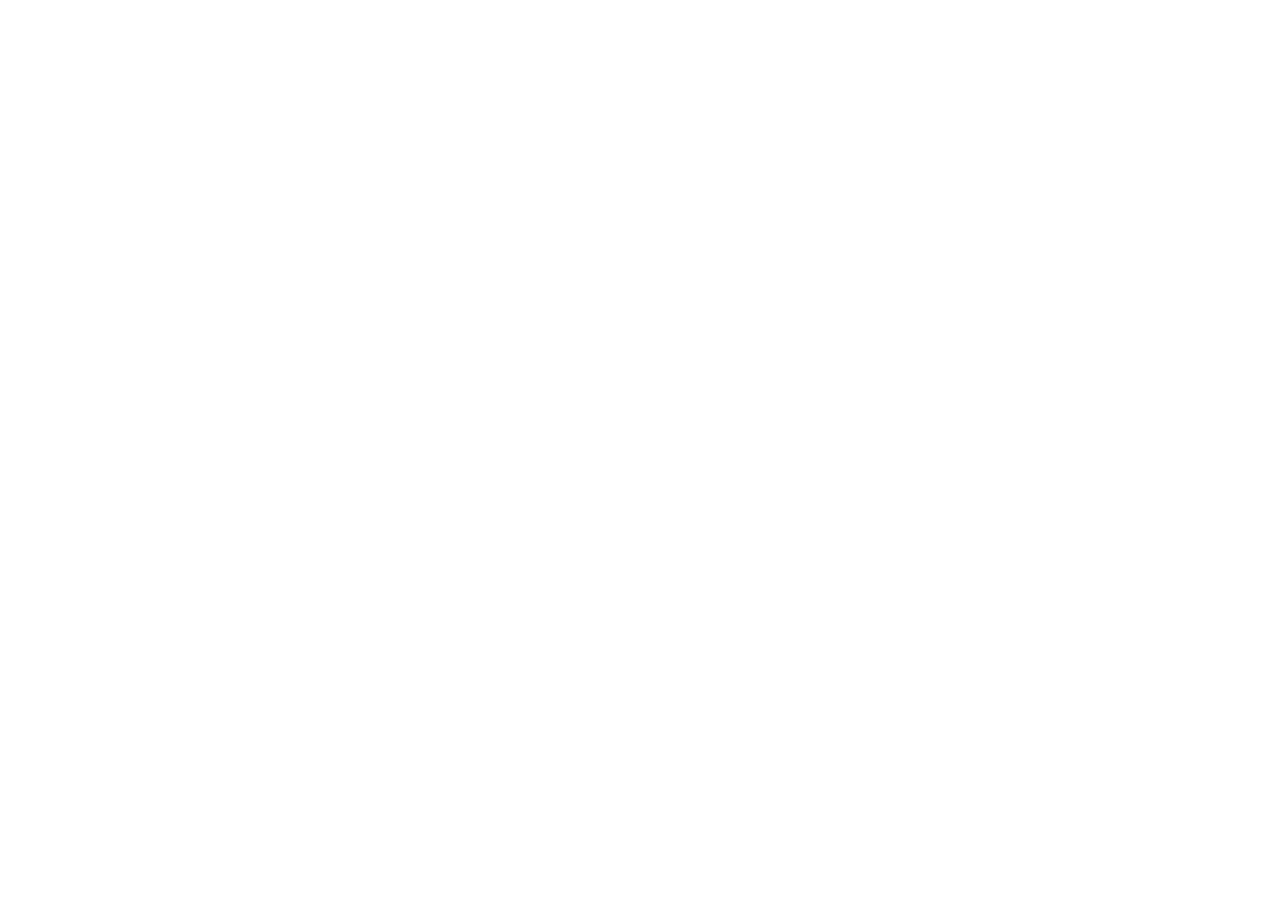
==== commit 02d37188: "added mobile responsiveness and updated icons" ====
--- a/builder/index.html
+++ b/builder/index.html
@@ -2,7 +2,14 @@
 <html lang="en">
 <head>
     <meta charset="UTF-8">
-    <title>Gem TD Map</title>
+    <meta name="viewport" content="width=device-width, initial-scale=1.0, maximum-scale=1.0, user-scalable=no">
+    <title>Gem TD Builder</title>
+    <script>
+        // Redirect to homepage if not loaded in iframe from gemtd.top
+        if (window.self === window.top) {
+            window.location.href = 'https://gemtd.top';
+        }
+    </script>
     <style>
         body {
             background: #555;
@@ -170,6 +177,184 @@
         }
         .instructions strong {
             color: #fff;
+        }
+
+        .main-container {
+            position: relative;
+        }
+
+        .controls-toggle {
+            display: flex;
+            align-items: center;
+            gap: 5px;
+            position: absolute;
+            bottom: 8px;
+            right: 8px;
+            background: rgba(0, 0, 0, 0.7);
+            color: #fff;
+            border: 1px solid #666;
+            border-radius: 4px;
+            padding: 5px 10px;
+            font-size: 12px;
+            cursor: pointer;
+            z-index: 10;
+        }
+
+        .controls-toggle:hover {
+            background: rgba(0, 0, 0, 0.85);
+        }
+
+        .controls-toggle .eye-icon {
+            width: 16px;
+            height: 16px;
+        }
+
+        .controls-hidden .info-bar,
+        .controls-hidden .instructions {
+            display: none !important;
+        }
+
+        .controls-hidden .position-label {
+            display: none !important;
+        }
+
+        .controls-hidden .buttons {
+            margin-top: 0;
+        }
+
+        .controls-hidden .main-container canvas {
+            pointer-events: none;
+        }
+
+        .canvas-wrapper {
+            overflow: hidden;
+        }
+
+        .controls-hidden .canvas-wrapper {
+            touch-action: pan-y pinch-zoom;
+        }
+
+        /* Mobile Responsive */
+        @media (max-width: 700px) {
+            body {
+                min-height: auto;
+                padding: 5px;
+                box-sizing: border-box;
+                justify-content: flex-start;
+            }
+
+            .main-container {
+                width: 100%;
+            }
+
+            canvas {
+                width: calc(100vw - 10px) !important;
+                height: calc(100vw - 10px) !important;
+            }
+
+            .preset-bar {
+                flex-wrap: wrap;
+                padding: 8px 10px;
+                margin-bottom: 8px;
+                gap: 6px;
+            }
+
+            .preset-bar label {
+                font-size: 12px;
+                width: 100%;
+                text-align: center;
+            }
+
+            .preset-bar select {
+                min-width: 140px;
+                padding: 6px 8px;
+                font-size: 12px;
+                flex: 1;
+            }
+
+            .preset-bar .action-btn {
+                padding: 6px 8px;
+                font-size: 11px;
+            }
+
+            .buttons {
+                flex-wrap: wrap;
+                gap: 4px;
+                margin-top: 8px;
+                justify-content: center;
+            }
+
+            .position-label {
+                width: 100%;
+                text-align: center;
+                font-size: 12px;
+                margin-bottom: 4px;
+            }
+
+            .btn {
+                width: 32px;
+                height: 40px;
+            }
+
+            .btn-inner {
+                font-size: 14px;
+            }
+
+            .info-bar {
+                flex-wrap: wrap;
+                gap: 6px;
+                margin-top: 8px;
+                padding: 8px 10px;
+                justify-content: center;
+            }
+
+            .slate-box {
+                width: 28px;
+                height: 28px;
+            }
+
+            .slate-box img {
+                width: 22px;
+                height: 22px;
+            }
+
+            .rock-count {
+                font-size: 12px;
+            }
+
+            .rock-count strong {
+                font-size: 14px;
+            }
+
+            .action-btn {
+                padding: 5px 8px;
+                font-size: 11px;
+            }
+
+            .divider {
+                display: none;
+            }
+
+            .instructions {
+                margin-top: 8px;
+                padding: 10px;
+                max-width: 100%;
+            }
+
+            .instructions p {
+                font-size: 11px;
+                margin: 3px 0;
+            }
+
+            .controls-toggle {
+                padding: 4px 8px;
+                font-size: 11px;
+            }
+
+            .controls-toggle .eye-icon {
+                width: 14px;
+                height: 14px;
+            }
         }
     </style>
 </head>
@@ -186,7 +371,21 @@
         <button class="action-btn" id="clearMaze">🗑️ Clear Maze</button>
     </div>
     <div class="main-container">
-        <canvas id="map" width="650" height="650"></canvas>
+        <div class="canvas-wrapper" id="canvasWrapper">
+            <canvas id="map" width="650" height="650"></canvas>
+        </div>
+        <button class="controls-toggle" id="controlsToggle">
+            <svg class="eye-icon eye-slash" xmlns="http://www.w3.org/2000/svg" width="16" height="16" fill="currentColor" viewBox="0 0 16 16">
+                <path d="M13.359 11.238C15.06 9.72 16 8 16 8s-3-5.5-8-5.5a7 7 0 0 0-2.79.588l.77.771A6 6 0 0 1 8 3.5c2.12 0 3.879 1.168 5.168 2.457A13 13 0 0 1 14.828 8q-.086.13-.195.288c-.335.48-.83 1.12-1.465 1.755q-.247.248-.517.486z"/>
+                <path d="M11.297 9.176a3.5 3.5 0 0 0-4.474-4.474l.823.823a2.5 2.5 0 0 1 2.829 2.829zm-2.943 1.299.822.822a3.5 3.5 0 0 1-4.474-4.474l.823.823a2.5 2.5 0 0 0 2.829 2.829"/>
+                <path d="M3.35 5.47q-.27.24-.518.487A13 13 0 0 0 1.172 8l.195.288c.335.48.83 1.12 1.465 1.755C4.121 11.332 5.881 12.5 8 12.5c.716 0 1.39-.133 2.02-.36l.77.772A7 7 0 0 1 8 13.5C3 13.5 0 8 0 8s.939-1.721 2.641-3.238l.708.709zm10.296 8.884-12-12 .708-.708 12 12z"/>
+            </svg>
+            <svg class="eye-icon eye-open" xmlns="http://www.w3.org/2000/svg" width="16" height="16" fill="currentColor" viewBox="0 0 16 16" style="display:none;">
+                <path d="M16 8s-3-5.5-8-5.5S0 8 0 8s3 5.5 8 5.5S16 8 16 8M1.173 8a13 13 0 0 1 1.66-2.043C4.12 4.668 5.88 3.5 8 3.5s3.879 1.168 5.168 2.457A13 13 0 0 1 14.828 8q-.086.13-.195.288c-.335.48-.83 1.12-1.465 1.755C11.879 11.332 10.119 12.5 8 12.5s-3.879-1.168-5.168-2.457A13 13 0 0 1 1.172 8z"/>
+                <path d="M8 5.5a2.5 2.5 0 1 0 0 5 2.5 2.5 0 0 0 0-5M4.5 8a3.5 3.5 0 1 1 7 0 3.5 3.5 0 0 1-7 0"/>
+            </svg>
+            <span class="toggle-text">Hide Controls</span>
+        </button>
     </div>
     <div class="info-bar">
         <div class="slate-box" data-slate="ancient">
@@ -900,6 +1099,136 @@
         
         // Set button 1 as active initially
         document.querySelector('[data-btn="1"]').classList.add('active');
+
+        // Touch support for mobile
+        function getTouchPos(touch) {
+            const rect = canvas.getBoundingClientRect();
+            const scaleX = canvas.width / rect.width;
+            const scaleY = canvas.height / rect.height;
+            return {
+                x: (touch.clientX - rect.left) * scaleX,
+                y: (touch.clientY - rect.top) * scaleY
+            };
+        }
+
+        canvas.addEventListener('touchstart', (e) => {
+            e.preventDefault();
+            const touch = e.touches[0];
+            const pos = getTouchPos(touch);
+            const mouseX = pos.x;
+            const mouseY = pos.y;
+
+            // Check if touching an existing slate
+            for (let i = slates.length - 1; i >= 0; i--) {
+                const slate = slates[i];
+                if (mouseX >= slate.x && mouseX < slate.x + SLATE_SIZE &&
+                    mouseY >= slate.y && mouseY < slate.y + SLATE_SIZE) {
+
+                    draggingSlate = {
+                        type: slate.type,
+                        isNew: false,
+                        originalIndex: i
+                    };
+                    dragOffsetX = mouseX - slate.x;
+                    dragOffsetY = mouseY - slate.y;
+
+                    const origIdx = originalSlates.findIndex(os => {
+                        const transformed = transformSlate(os, currentTransform);
+                        return Math.abs(transformed.x - slate.x) < 1 && Math.abs(transformed.y - slate.y) < 1;
+                    });
+                    if (origIdx >= 0) {
+                        originalSlates.splice(origIdx, 1);
+                    }
+                    slates.splice(i, 1);
+                    render();
+                    return;
+                }
+            }
+
+            // Otherwise handle as rock placement
+            const clickX = Math.floor(mouseX / CELL);
+            const clickY = Math.floor(mouseY / CELL);
+            const existingRockIndex = getRockAtPosition(clickX, clickY);
+
+            if (existingRockIndex >= 0) {
+                const originalRockIndex = originalRocks.findIndex(or => {
+                    const transformed = transformRock(or, currentTransform);
+                    return transformed.x === rocks[existingRockIndex].x &&
+                           transformed.y === rocks[existingRockIndex].y;
+                });
+                if (originalRockIndex >= 0) {
+                    originalRocks.splice(originalRockIndex, 1);
+                }
+                rocks.splice(existingRockIndex, 1);
+                render();
+            } else if (canPlaceRock(clickX, clickY)) {
+                const originalPos = reverseTransformRock({ x: clickX, y: clickY }, currentTransform);
+                originalRocks.push(originalPos);
+                rocks.push({ x: clickX, y: clickY });
+                render();
+            }
+        }, { passive: false });
+
+        canvas.addEventListener('touchmove', (e) => {
+            e.preventDefault();
+            const touch = e.touches[0];
+            const pos = getTouchPos(touch);
+
+            if (draggingSlate) {
+                // Update dragging slate position visual feedback could go here
+            }
+        }, { passive: false });
+
+        canvas.addEventListener('touchend', (e) => {
+            if (draggingSlate) {
+                const touch = e.changedTouches[0];
+                const pos = getTouchPos(touch);
+                const dropX = pos.x - SLATE_SIZE/2;
+                const dropY = pos.y - SLATE_SIZE/2;
+
+                if (dropX >= 0 && dropX <= SIZE * CELL - SLATE_SIZE &&
+                    dropY >= 0 && dropY <= SIZE * CELL - SLATE_SIZE) {
+                    const newSlate = { x: dropX, y: dropY, type: draggingSlate.type };
+                    slates.push(newSlate);
+                    const originalPos = reverseTransformSlate(newSlate, currentTransform);
+                    originalSlates.push(originalPos);
+                    render();
+                }
+                draggingSlate = null;
+            }
+        });
+
+        // Touch support for slate boxes
+        document.querySelectorAll('.slate-box').forEach(box => {
+            box.addEventListener('touchstart', (e) => {
+                e.preventDefault();
+                draggingSlate = {
+                    type: box.dataset.slate,
+                    isNew: true
+                };
+            }, { passive: false });
+
+            box.addEventListener('touchend', (e) => {
+                if (draggingSlate && draggingSlate.isNew) {
+                    const touch = e.changedTouches[0];
+                    const rect = canvas.getBoundingClientRect();
+                    const scaleX = canvas.width / rect.width;
+                    const scaleY = canvas.height / rect.height;
+                    const dropX = (touch.clientX - rect.left) * scaleX - SLATE_SIZE/2;
+                    const dropY = (touch.clientY - rect.top) * scaleY - SLATE_SIZE/2;
+
+                    if (dropX >= 0 && dropX <= SIZE * CELL - SLATE_SIZE &&
+                        dropY >= 0 && dropY <= SIZE * CELL - SLATE_SIZE) {
+                        const newSlate = { x: dropX, y: dropY, type: draggingSlate.type };
+                        slates.push(newSlate);
+                        const originalPos = reverseTransformSlate(newSlate, currentTransform);
+                        originalSlates.push(originalPos);
+                        render();
+                    }
+                    draggingSlate = null;
+                }
+            });
+        });
         
         // Load Safe Build preset on page load
         window.addEventListener('load', () => {
@@ -1222,6 +1551,136 @@
             render();
             document.getElementById('presetSelect').value = '/json/gemtd.top-clear.json';
         });
+
+        // Send height to parent iframe on mobile
+        function sendHeightToParent() {
+            if (window.innerWidth <= 700 && window.parent !== window) {
+                const height = document.body.scrollHeight;
+                window.parent.postMessage({ type: 'builderHeight', height: height }, '*');
+            }
+        }
+
+        // Controls toggle functionality
+        const controlsToggle = document.getElementById('controlsToggle');
+        const eyeSlash = controlsToggle.querySelector('.eye-slash');
+        const eyeOpen = controlsToggle.querySelector('.eye-open');
+        const toggleText = controlsToggle.querySelector('.toggle-text');
+
+        controlsToggle.addEventListener('click', () => {
+            document.body.classList.toggle('controls-hidden');
+            const isHidden = document.body.classList.contains('controls-hidden');
+
+            if (isHidden) {
+                eyeSlash.style.display = 'none';
+                eyeOpen.style.display = 'block';
+                toggleText.textContent = 'Show Controls';
+            } else {
+                eyeSlash.style.display = 'block';
+                eyeOpen.style.display = 'none';
+                toggleText.textContent = 'Hide Controls';
+            }
+
+            // Send updated height to parent
+            setTimeout(sendHeightToParent, 50);
+        });
+
+        // Hide controls by default on mobile
+        function initMobileState() {
+            if (window.innerWidth <= 700) {
+                document.body.classList.add('controls-hidden');
+                eyeSlash.style.display = 'none';
+                eyeOpen.style.display = 'block';
+                toggleText.textContent = 'Show Controls';
+            }
+        }
+        initMobileState();
+
+        // Run on load and resize
+        window.addEventListener('load', () => {
+            setTimeout(sendHeightToParent, 100);
+        });
+        window.addEventListener('resize', sendHeightToParent);
+
+        // Pinch-to-zoom and pan functionality (mobile only, when controls hidden)
+        const canvasWrapper = document.getElementById('canvasWrapper');
+        let scale = 1;
+        let translateX = 0;
+        let translateY = 0;
+        let lastTouchDistance = 0;
+        let lastTouchCenter = { x: 0, y: 0 };
+        let isPinching = false;
+
+        function updateCanvasTransform() {
+            canvas.style.transform = `translate(${translateX}px, ${translateY}px) scale(${scale})`;
+            canvas.style.transformOrigin = 'center center';
+        }
+
+        function resetCanvasTransform() {
+            scale = 1;
+            translateX = 0;
+            translateY = 0;
+            updateCanvasTransform();
+        }
+
+        function getTouchDistance(touches) {
+            const dx = touches[0].clientX - touches[1].clientX;
+            const dy = touches[0].clientY - touches[1].clientY;
+            return Math.sqrt(dx * dx + dy * dy);
+        }
+
+        function getTouchCenter(touches) {
+            return {
+                x: (touches[0].clientX + touches[1].clientX) / 2,
+                y: (touches[0].clientY + touches[1].clientY) / 2
+            };
+        }
+
+        canvasWrapper.addEventListener('touchstart', (e) => {
+            if (e.touches.length === 2) {
+                e.preventDefault();
+                isPinching = true;
+                lastTouchDistance = getTouchDistance(e.touches);
+                lastTouchCenter = getTouchCenter(e.touches);
+            }
+        }, { passive: false });
+
+        canvasWrapper.addEventListener('touchmove', (e) => {
+            if (e.touches.length === 2 && isPinching) {
+                e.preventDefault();
+
+                // Pinch zoom
+                const newDistance = getTouchDistance(e.touches);
+                const scaleChange = newDistance / lastTouchDistance;
+                const newScale = Math.min(Math.max(scale * scaleChange, 0.5), 4);
+
+                // Pan
+                const newCenter = getTouchCenter(e.touches);
+                const deltaX = newCenter.x - lastTouchCenter.x;
+                const deltaY = newCenter.y - lastTouchCenter.y;
+
+                translateX += deltaX;
+                translateY += deltaY;
+                scale = newScale;
+
+                updateCanvasTransform();
+
+                lastTouchDistance = newDistance;
+                lastTouchCenter = newCenter;
+            }
+        }, { passive: false });
+
+        canvasWrapper.addEventListener('touchend', (e) => {
+            if (e.touches.length < 2) {
+                isPinching = false;
+            }
+        });
+
+        // Reset zoom when controls are shown
+        controlsToggle.addEventListener('click', () => {
+            if (!document.body.classList.contains('controls-hidden')) {
+                resetCanvasTransform();
+            }
+        });
     </script>
 </body>
 </html>
